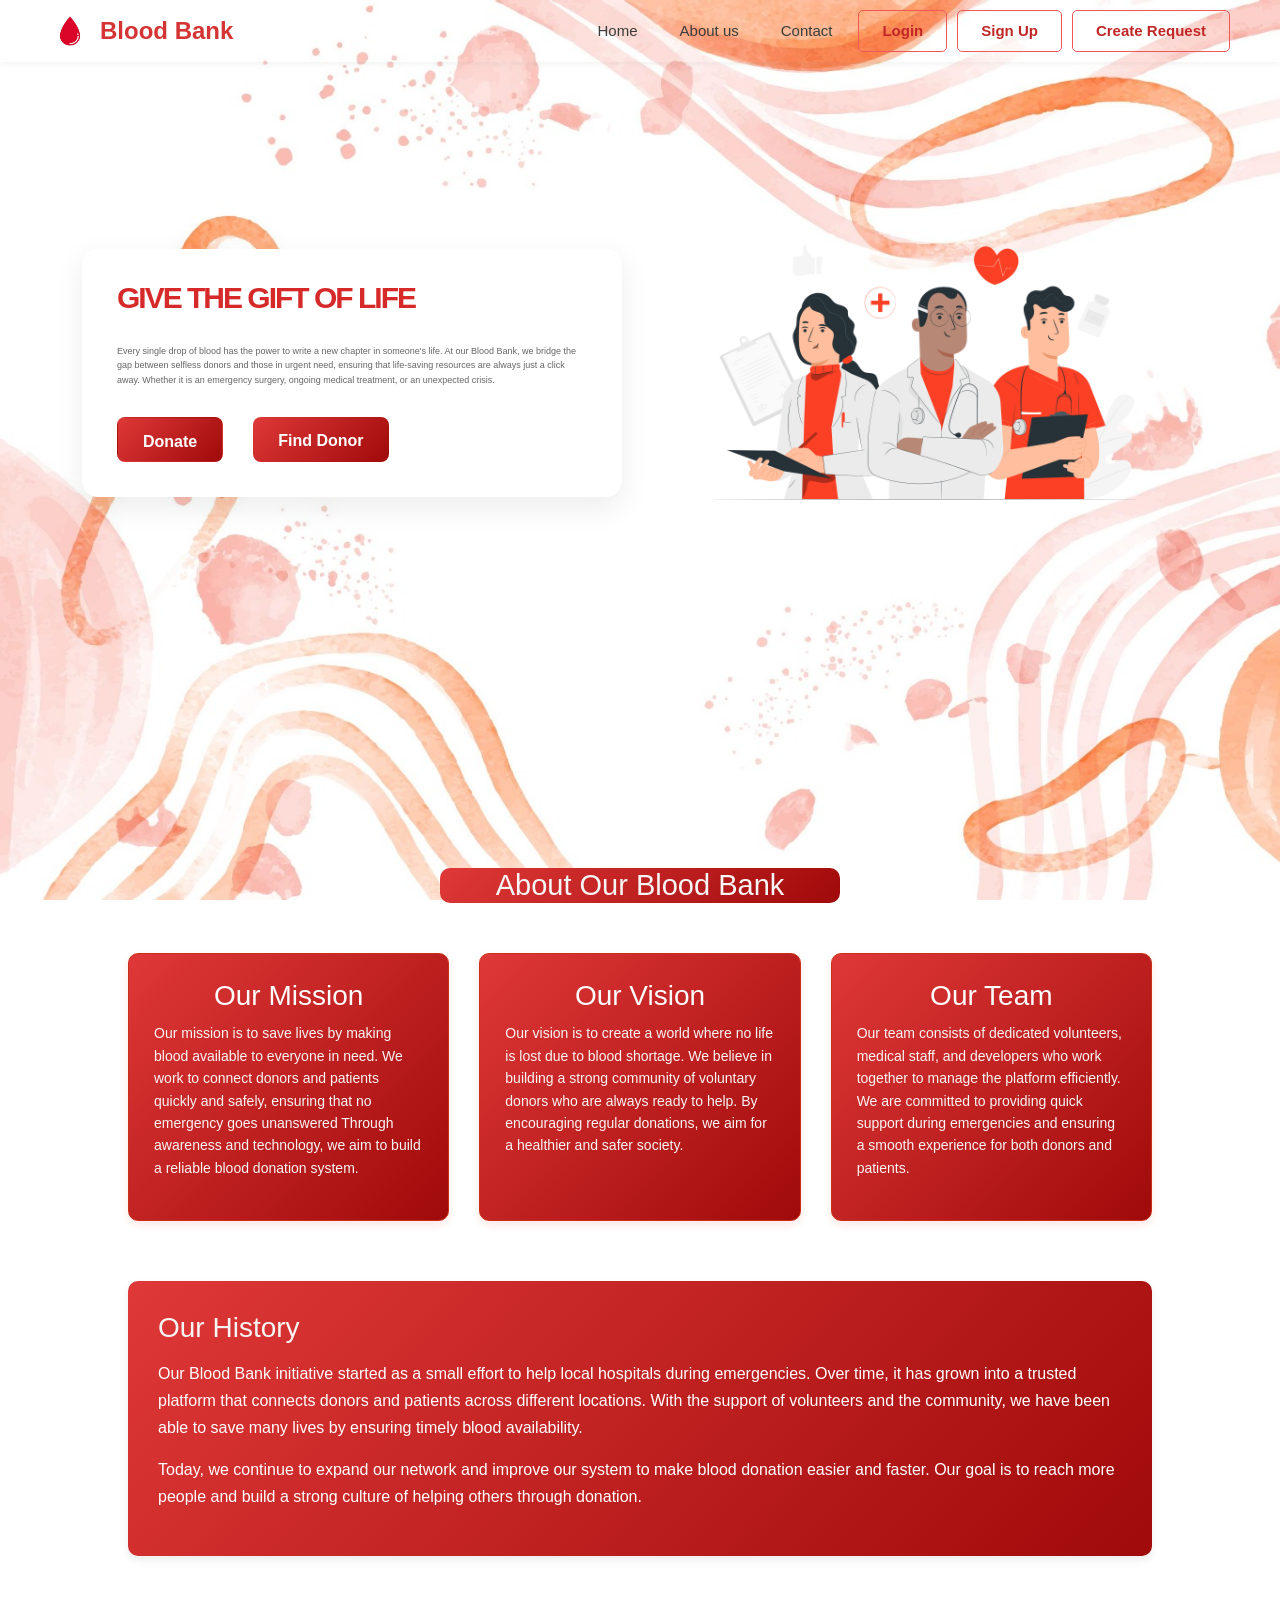
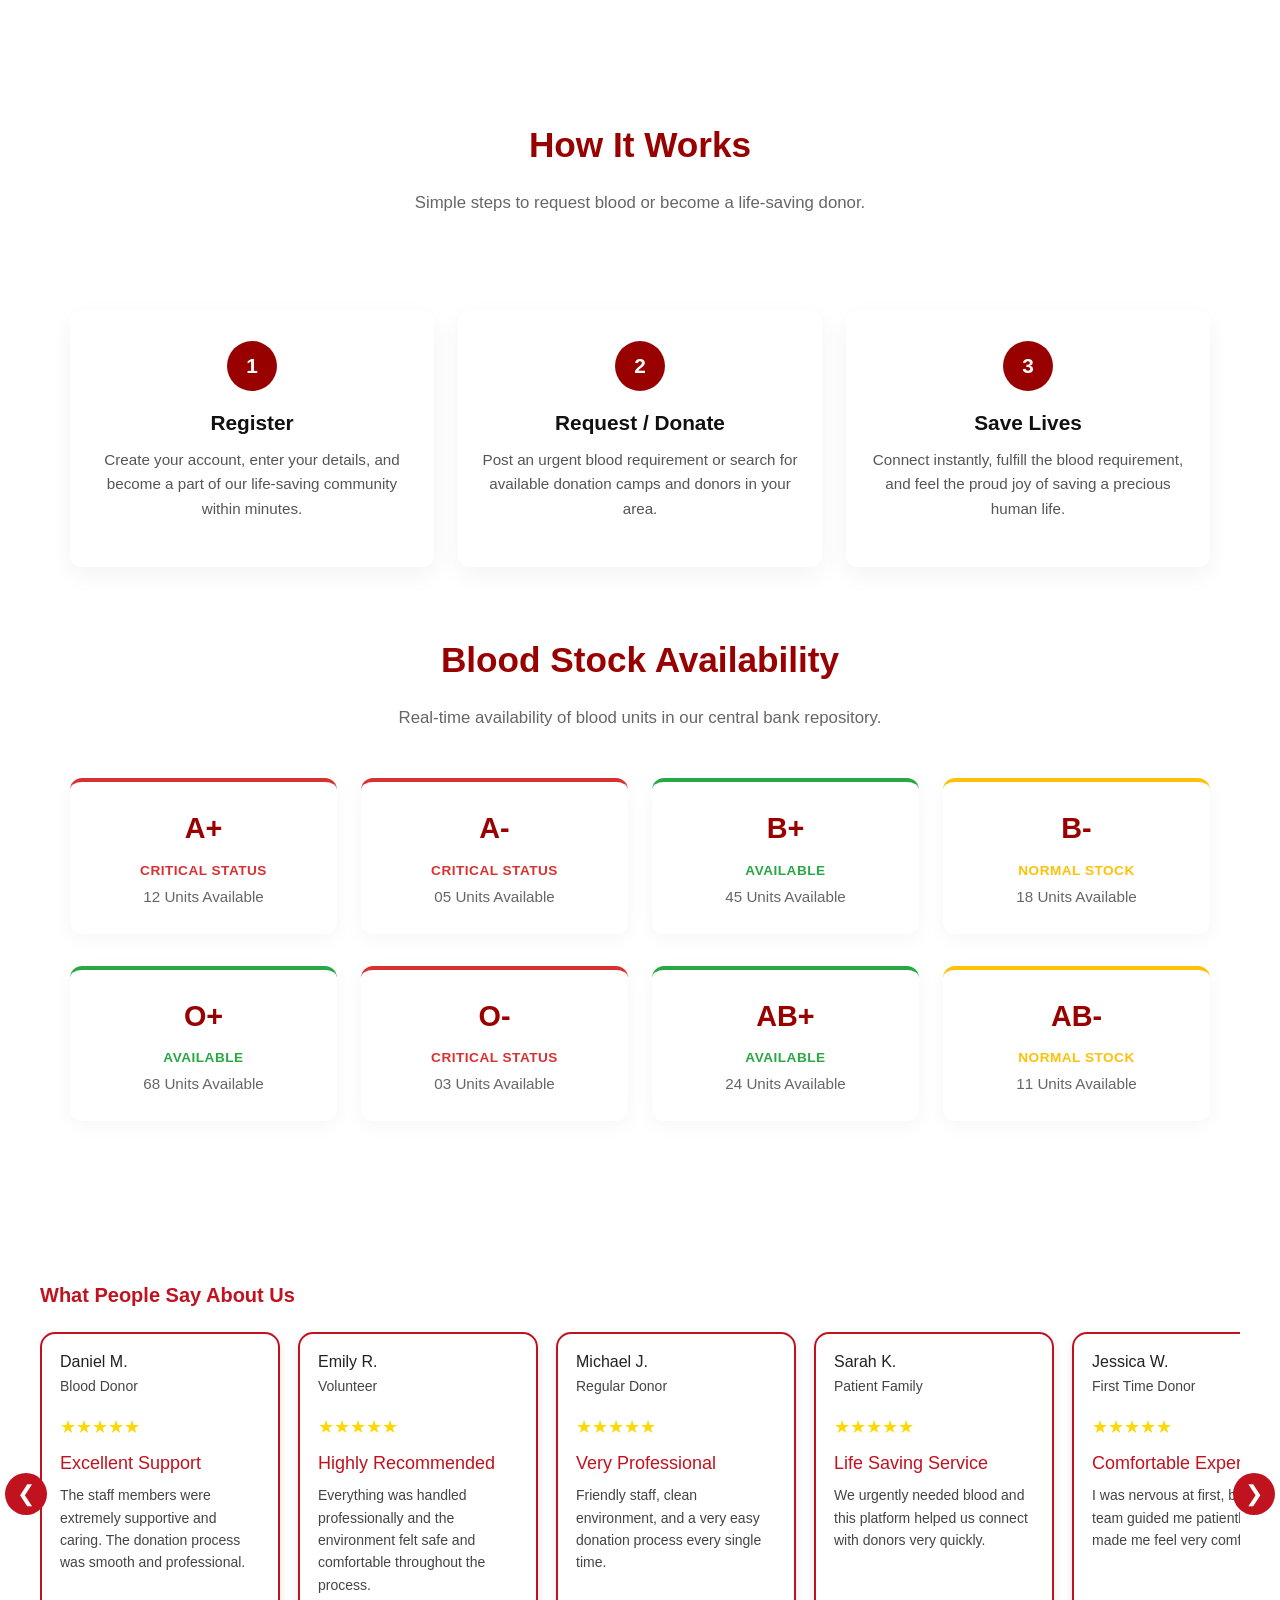
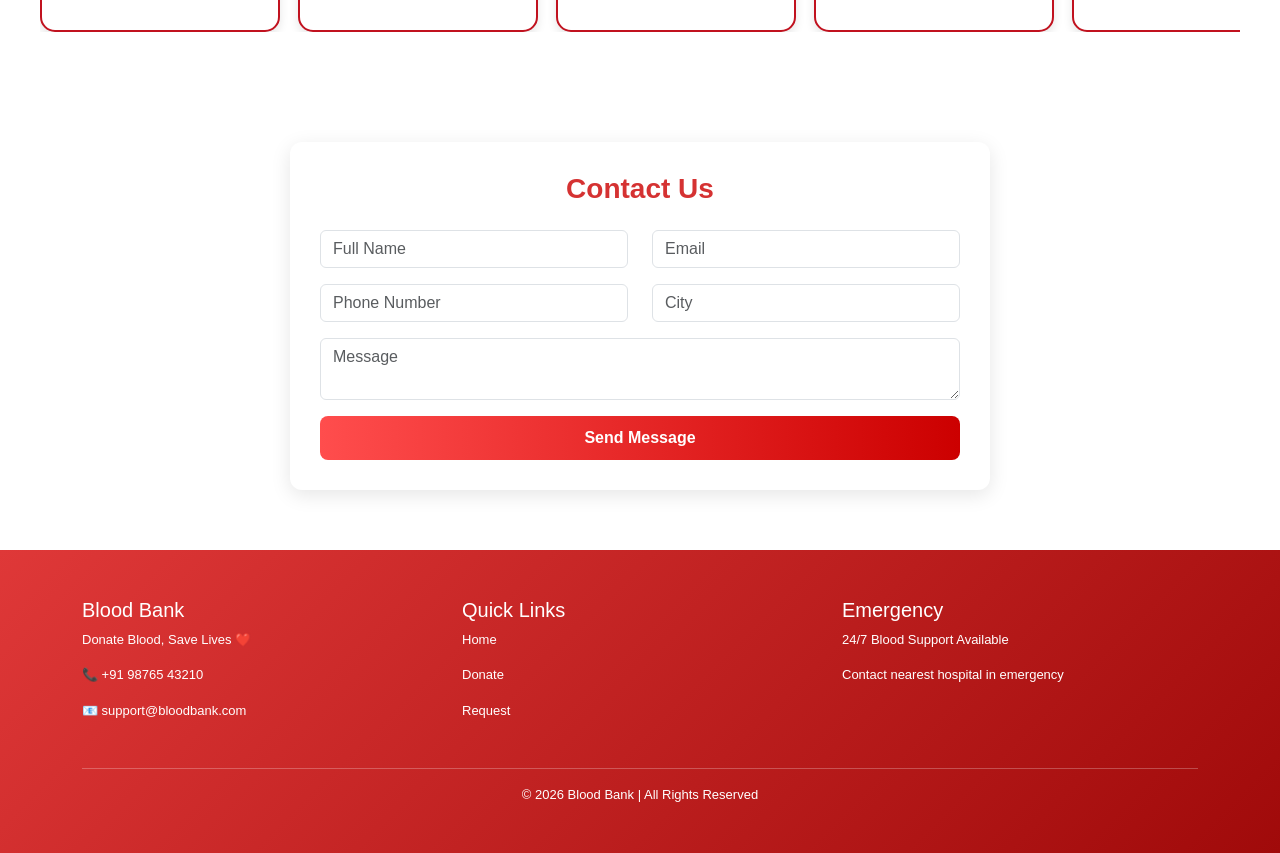
==== index.html @ 5bca2bde "first save" ====
<!DOCTYPE html>
<html lang="en">
<head>
    <meta charset="UTF-8">
    <meta name="viewport" content="width=device-width, initial-scale=1.0">
    <title>Document</title>
    <link href="https://cdn.jsdelivr.net/npm/bootstrap@5.3.3/dist/css/bootstrap.min.css" rel="stylesheet">

<link rel="stylesheet" href="https://cdnjs.cloudflare.com/ajax/libs/font-awesome/6.0.0/css/all.min.css">
<link rel="stylesheet" href="style.css">
</head>
<body>
     <header>
        <nav class="navbar">
            <div class="logo">
                <img src="logo blood.jpeg" alt="blood bank logo" class="logo-img">
                <span class="logo-text">Blood Bank</span>
            </div>
             
             <ul class="nav-links">
                <li class="nav-items"><a href="#hero">Home</a></li>
                <li class="nav-items"><a href="#about">About us</a></li>
                <li class="nav-items"><a href="#contact-section">Contact</a></li>
                <li class="nav-btn"><a href="login-b.html">Login</a></li>
                <li class="nav-btn"><a href="sign-b.html">Sign Up</a></li>
               <li class="nav-btn">
                <a href="request.html" class=" Request-btn">Create Request</a></li>
               

             </ul>
        </nav>
    </header>
    <br>
    <br>
    <main>
       <section id="hero">
    <div class="container py-5">
        <div class="row align-items-center">
            
            <div class="col-md-6 mb-4 mb-md-0">

                <div class="hero-content">
                    <h1 class="header">
                        <span class="main-line">Give The Gift of Life</span>
                    </h1>
               
                    <p class="hero-p">
                        Every single drop of blood has the power to write a new chapter
                        in someone's life. At our Blood Bank, we bridge the gap between 
                        selfless donors and those in urgent need, ensuring that life-saving resources are always just 
                        a click away. Whether it is an emergency surgery, ongoing medical treatment, or an unexpected crisis.
                    </p>
                    
                    <div class="hero-btns">
                        <a href="donate.html" class="btn donate-btn">Donate</a>
                        <a href="bfind.html" class="find-btn">Find Donor</a>
                    </div>
                </div>
            </div>

            <div class="col-md-6 text-center">
                <div class="hero-img">
                    <img src="real background remove.png" alt="blood bank" class="img-fluid">
                </div>
            </div>

        </div> </div> </section>
        <br>
        <br>
        <br>



     <section id="about">

  <center><h2 class="about-title">About Our Blood Bank</h2></center>

  <!-- TOP 3 BOXES -->
  <div class="about-container">

    <div class="about-box">
      <h3>Our Mission</h3>
      <p>
        Our mission is to save lives by making blood available to everyone in need.
        We work to connect donors and patients quickly and safely, ensuring that
        no emergency goes unanswered Through awareness and technology, we aim to
        build a reliable blood donation system.
      </p>
    </div>

    <div class="about-box">
      <h3>Our Vision</h3>
      <p>
        Our vision is to create a world where no life is lost due to blood shortage.
        We believe in building a strong community of voluntary donors who are always
        ready to help. By encouraging regular donations, we aim for a healthier and
        safer society.
      </p>
    </div>

    <div class="about-box">
      <h3>Our Team</h3>
      <p>
        Our team consists of dedicated volunteers, medical staff, and developers
        who work together to manage the platform efficiently. We are committed to
        providing quick support during emergencies and ensuring a smooth experience
        for both donors and patients.
      </p>
    </div>

  </div>


  <!-- HISTORY SECTION -->
  <div class="about-history">

    <h3>Our History</h3>

    <p>
      Our Blood Bank initiative started as a small effort to help local hospitals
      during emergencies. Over time, it has grown into a trusted platform that
      connects donors and patients across different locations. With the support of
      volunteers and the community, we have been able to save many lives by ensuring
      timely blood availability.
    </p>

    <p>
      Today, we continue to expand our network and improve our system to make blood
      donation easier and faster. Our goal is to reach more people and build a strong
      culture of helping others through donation.
    </p>

  </div>

</section>
<section id="features-section" class="container my-5">
    
    <div class="row text-center mb-5">
        <div class="col-12">
            <h2 class="section-heading mb-4">How It Works</h2>
            <p class="sub-text mb-5">Simple steps to request blood or become a life-saving donor.</p>
        </div>
    </div>

    <div class="row text-center mb-5">
        <div class="col-md-4 mb-4">
            <div class="feature-card">
                <div class="icon-box">1</div>
                <h3>Register</h3>
                <p>Create your account, enter your details, and become a part of our life-saving community within minutes.</p>
            </div>
        </div>
        
        <div class="col-md-4 mb-4">
            <div class="feature-card">
                <div class="icon-box">2</div>
                <h3>Request / Donate</h3>
                <p>Post an urgent blood requirement or search for available donation camps and donors in your area.</p>
            </div>
        </div>
        
        <div class="col-md-4 mb-4">
            <div class="feature-card">
                <div class="icon-box">3</div>
                <h3>Save Lives</h3>
                <p>Connect instantly, fulfill the blood requirement, and feel the proud joy of saving a precious human life.</p>
            </div>
        </div>
    </div>

    <div class="row text-center mt-5 mb-4">
        <div class="col-12">
            <h2 class="section-heading mb-4">Blood Stock Availability</h2>
            <p class="sub-text mb-4">Real-time availability of blood units in our central bank repository.</p>
        </div>
    </div>
    
    <div class="row text-center mb-2">
        <div class="col-lg-3 col-6 mb-4">
            <div class="stock-card critical">
                <div class="blood-drop">A+</div>
                <div class="stock-status">Critical Status</div>
                <div class="stock-count">12 Units Available</div>
            </div>
        </div>
        
        <div class="col-lg-3 col-6 mb-4">
            <div class="stock-card critical">
                <div class="blood-drop">A-</div>
                <div class="stock-status">Critical Status</div>
                <div class="stock-count">05 Units Available</div>
            </div>
        </div>
        
        <div class="col-lg-3 col-6 mb-4">
            <div class="stock-card available">
                <div class="blood-drop">B+</div>
                <div class="stock-status">Available</div>
                <div class="stock-count">45 Units Available</div>
            </div>
        </div>

        <div class="col-lg-3 col-6 mb-4">
            <div class="stock-card normal">
                <div class="blood-drop">B-</div>
                <div class="stock-status">Normal Stock</div>
                <div class="stock-count">18 Units Available</div>
            </div>
        </div>
    </div>

    <div class="row text-center">
        <div class="col-lg-3 col-6 mb-4">
            <div class="stock-card available">
                <div class="blood-drop">O+</div>
                <div class="stock-status">Available</div>
                <div class="stock-count">68 Units Available</div>
            </div>
        </div>

        <div class="col-lg-3 col-6 mb-4">
            <div class="stock-card critical">
                <div class="blood-drop">O-</div>
                <div class="stock-status">Critical Status</div>
                <div class="stock-count">03 Units Available</div>
            </div>
        </div>

        <div class="col-lg-3 col-6 mb-4">
            <div class="stock-card available">
                <div class="blood-drop">AB+</div>
                <div class="stock-status">Available</div>
                <div class="stock-count">24 Units Available</div>
            </div>
        </div>

        <div class="col-lg-3 col-6 mb-4">
            <div class="stock-card normal">
                <div class="blood-drop">AB-</div>
                <div class="stock-status">Normal Stock</div>
                <div class="stock-count">11 Units Available</div>
            </div>
        </div>
    </div>

</section>

<section class="review-section">

    <h2 class="review-heading">
        What People Say About Us
    </h2>

    <!-- LEFT BUTTON -->

    <button class="scroll-btn left-btn">
        &#10094;
    </button>

    <!-- RIGHT BUTTON -->

    <button class="scroll-btn right-btn">
        &#10095;
    </button>

    <!-- REVIEW WRAPPER -->

    <div class="review-wrapper">
        <div class="review-track">

        <!-- REVIEW 1 -->

        <div class="review-card">
            <h4>Daniel M.</h4>
            <p class="small-text">Blood Donor</p>

            <div class="stars">★★★★★</div>

            <h3>Excellent Support</h3>

            <p>
                The staff members were extremely supportive and caring.
                The donation process was smooth and professional.
            </p>
        </div>

        <!-- REVIEW 2 -->

        <div class="review-card">
            <h4>Emily R.</h4>
            <p class="small-text">Volunteer</p>

            <div class="stars">★★★★★</div>

            <h3>Highly Recommended</h3>

            <p>
                Everything was handled professionally and the environment
                felt safe and comfortable throughout the process.
            </p>
        </div>

        <!-- REVIEW 3 -->

        <div class="review-card">
            <h4>Michael J.</h4>
            <p class="small-text">Regular Donor</p>

            <div class="stars">★★★★★</div>

            <h3>Very Professional</h3>

            <p>
                Friendly staff, clean environment, and a very easy
                donation process every single time.
            </p>
        </div>

        <!-- REVIEW 4 -->

        <div class="review-card">
            <h4>Sarah K.</h4>
            <p class="small-text">Patient Family</p>

            <div class="stars">★★★★★</div>

            <h3>Life Saving Service</h3>

            <p>
                We urgently needed blood and this platform helped us
                connect with donors very quickly.
            </p>
        </div>

        <!-- REVIEW 5 -->

        <div class="review-card">
            <h4>Jessica W.</h4>
            <p class="small-text">First Time Donor</p>

            <div class="stars">★★★★★</div>

            <h3>Comfortable Experience</h3>

            <p>
                I was nervous at first, but the team guided me patiently
                and made me feel very comfortable.
            </p>
        </div>

        <!-- REVIEW 6 -->

        <div class="review-card">
            <h4>John T.</h4>
            <p class="small-text">Community Member</p>

            <div class="stars">★★★★★</div>

            <h3>Amazing Service</h3>

            <p>
                This organization truly cares about saving lives and
                helping people during emergencies.
            </p>
        </div>
        
        <div class="review-card">
            <h4>Daniel M.</h4>
            <p class="small-text">Blood Donor</p>

            <div class="stars">★★★★★</div>

            <h3>Excellent Support</h3>

            <p>
                The staff members were extremely supportive and caring.
                The donation process was smooth and professional.
            </p>
        </div>

        <!-- REVIEW 2 -->

        <div class="review-card">
            <h4>Emily R.</h4>
            <p class="small-text">Volunteer</p>

            <div class="stars">★★★★★</div>

            <h3>Highly Recommended</h3>

            <p>
                Everything was handled professionally and the environment
                felt safe and comfortable throughout the process.
            </p>
        </div>

        <!-- REVIEW 3 -->

        <div class="review-card">
            <h4>Michael J.</h4>
            <p class="small-text">Regular Donor</p>

            <div class="stars">★★★★★</div>

            <h3>Very Professional</h3>

            <p>
                Friendly staff, clean environment, and a very easy
                donation process every single time.
            </p>
        </div>

        <!-- REVIEW 4 -->

        <div class="review-card">
            <h4>Sarah K.</h4>
            <p class="small-text">Patient Family</p>

            <div class="stars">★★★★★</div>

            <h3>Life Saving Service</h3>

            <p>
                We urgently needed blood and this platform helped us
                connect with donors very quickly.
            </p>
        </div>

        <!-- REVIEW 5 -->

        <div class="review-card">
            <h4>Jessica W.</h4>
            <p class="small-text">First Time Donor</p>

            <div class="stars">★★★★★</div>

            <h3>Comfortable Experience</h3>

            <p>
                I was nervous at first, but the team guided me patiently
                and made me feel very comfortable.
            </p>
        </div>

        <!-- REVIEW 6 -->

        <div class="review-card">
            <h4>John T.</h4>
            <p class="small-text">Community Member</p>

            <div class="stars">★★★★★</div>

            <h3>Amazing Service</h3>

            <p>
                This organization truly cares about saving lives and
                helping people during emergencies.
            </p>
        </div>
        
        <div class="review-card">
            <h4>Daniel M.</h4>
            <p class="small-text">Blood Donor</p>

            <div class="stars">★★★★★</div>

            <h3>Excellent Support</h3>

            <p>
                The staff members were extremely supportive and caring.
                The donation process was smooth and professional.
            </p>
        </div>

        <!-- REVIEW 2 -->

        <div class="review-card">
            <h4>Emily R.</h4>
            <p class="small-text">Volunteer</p>

            <div class="stars">★★★★★</div>

            <h3>Highly Recommended</h3>

            <p>
                Everything was handled professionally and the environment
                felt safe and comfortable throughout the process.
            </p>
        </div>

        <!-- REVIEW 3 -->

        <div class="review-card">
            <h4>Michael J.</h4>
            <p class="small-text">Regular Donor</p>

            <div class="stars">★★★★★</div>

            <h3>Very Professional</h3>

            <p>
                Friendly staff, clean environment, and a very easy
                donation process every single time.
            </p>
        </div>

        <!-- REVIEW 4 -->

        <div class="review-card">
            <h4>Sarah K.</h4>
            <p class="small-text">Patient Family</p>

            <div class="stars">★★★★★</div>

            <h3>Life Saving Service</h3>

            <p>
                We urgently needed blood and this platform helped us
                connect with donors very quickly.
            </p>
        </div>

        <!-- REVIEW 5 -->

        <div class="review-card">
            <h4>Jessica W.</h4>
            <p class="small-text">First Time Donor</p>

            <div class="stars">★★★★★</div>

            <h3>Comfortable Experience</h3>

            <p>
                I was nervous at first, but the team guided me patiently
                and made me feel very comfortable.
            </p>
        </div>

        <!-- REVIEW 6 -->

        <div class="review-card">
            <h4>John T.</h4>
            <p class="small-text">Community Member</p>

            <div class="stars">★★★★★</div>

            <h3>Amazing Service</h3>

            <p>
                This organization truly cares about saving lives and
                helping people during emergencies.
            </p>
        </div>
        
        <div class="review-card">
            <h4>Daniel M.</h4>
            <p class="small-text">Blood Donor</p>

            <div class="stars">★★★★★</div>

            <h3>Excellent Support</h3>

            <p>
                The staff members were extremely supportive and caring.
                The donation process was smooth and professional.
            </p>
        </div>

        <!-- REVIEW 2 -->

        <div class="review-card">
            <h4>Emily R.</h4>
            <p class="small-text">Volunteer</p>

            <div class="stars">★★★★★</div>

            <h3>Highly Recommended</h3>

            <p>
                Everything was handled professionally and the environment
                felt safe and comfortable throughout the process.
            </p>
        </div>

        <!-- REVIEW 3 -->

        <div class="review-card">
            <h4>Michael J.</h4>
            <p class="small-text">Regular Donor</p>

            <div class="stars">★★★★★</div>

            <h3>Very Professional</h3>

            <p>
                Friendly staff, clean environment, and a very easy
                donation process every single time.
            </p>
        </div>

        <!-- REVIEW 4 -->

        <div class="review-card">
            <h4>Sarah K.</h4>
            <p class="small-text">Patient Family</p>

            <div class="stars">★★★★★</div>

            <h3>Life Saving Service</h3>

            <p>
                We urgently needed blood and this platform helped us
                connect with donors very quickly.
            </p>
        </div>

        <!-- REVIEW 5 -->

        <div class="review-card">
            <h4>Jessica W.</h4>
            <p class="small-text">First Time Donor</p>

            <div class="stars">★★★★★</div>

            <h3>Comfortable Experience</h3>

            <p>
                I was nervous at first, but the team guided me patiently
                and made me feel very comfortable.
            </p>
        </div>

        <!-- REVIEW 6 -->

        <div class="review-card">
            <h4>John T.</h4>
            <p class="small-text">Community Member</p>

            <div class="stars">★★★★★</div>

            <h3>Amazing Service</h3>

            <p>
                This organization truly cares about saving lives and
                helping people during emergencies.
            </p>
        </div>

    </div>
    </div>
</section>

<!-- CONTACT FORM -->
<section class="contact-section">

    <div class="container">

        <div class="contact-box">

            <h3 class="text-center form-title mb-4">Contact Us</h3>

            <form>
                <div class="row">

                    <div class="col-md-6 mb-3">
                        <input type="text" class="form-control" placeholder="Full Name">
                    </div>

                    <div class="col-md-6 mb-3">
                        <input type="email" class="form-control" placeholder="Email">
                    </div>

                    <div class="col-md-6 mb-3">
                        <input type="tel" class="form-control" placeholder="Phone Number">
                    </div>

                    <div class="col-md-6 mb-3">
                        <input type="text" class="form-control" placeholder="City">
                    </div>

                    <div class="col-12 mb-3">
                        <textarea class="form-control" placeholder="Message"></textarea>
                    </div>

                    <div class="col-12">
                        <button class="btn btn-custom w-100">Send Message</button>
                    </div>

                </div>
            </form>

        </div>

    </div>

</section>

<!-- FOOTER -->
<footer class="blood-footer">

    <div class="container py-5">
        <div class="row">

            <div class="col-md-4 mb-3">
                <h5>Blood Bank</h5>
                <p>Donate Blood, Save Lives ❤️</p>
                <p>📞 +91 98765 43210</p>
                <p>📧 support@bloodbank.com</p>
            </div>

            <div class="col-md-4 mb-3">
                <h5>Quick Links</h5>
                <p><a href="#">Home</a></p>
                <p><a href="#">Donate</a></p>
                <p><a href="#">Request</a></p>
            </div>

            <div class="col-md-4 mb-3">
                <h5>Emergency</h5>
                <p>24/7 Blood Support Available</p>
                <p>Contact nearest hospital in emergency</p>
            </div>

        </div>

        <hr>

        <p class="text-center mb-0">
            © 2026 Blood Bank | All Rights Reserved
        </p>

    </div>

</footer>










    </main>
   <script src="https://cdn.jsdelivr.net/npm/bootstrap@5.3.3/dist/js/bootstrap.bundle.min.js"></script>
   


 
</body>
</html>
---- style.css ----
*{
    margin: 0;
    padding: 0;
    font-family: 'montserrat',sans-serif;
}
:root{
    --primary-red: #aa281e;
    --soft-green:#f0f9f4;
    --white:#ffffff;
    --text-dark:#333

}
body{
    background-image: url(background.jpeg);
    background-repeat: no-repeat;
    background-size: cover;
    background-attachment: fixed;
    /* background-position: center 50px; */
    overflow-y: auto;

}
.navbar{
    display: flex;
    justify-content: space-between;
    align-items: center;
    padding: 10px 50px;
    box-shadow: 0 2px 5px rgba(150, 150, 150, 0.1);
}
.logo{
    display: flex;
    align-items: center;
    gap: 10px;
}
.logo-img{
    height: 40px;
     
}
.logo-img:hover{
      transition: 0.3s ease;
    transform: scale(1.1);
}
.logo-text{
    font-size: 24px;
    font-weight: bold;
    color: #d53434;
}
.nav-links{
    
    display: flex;
    list-style: none;
    gap: 5px;
    margin: 0;
    padding: 0;
    align-items: center;
}
.nav-links a{
   
    text-decoration: none;
    color: #3c3b3b;
    padding: 8px 12px;

    border-radius: 5px;
    transition: 0.3s;
    font-size: 15px;
}
.nav-items{
   color: #832802;
   border-radius: 5px;
   gap: 8px;
   margin-left: 0;
   padding: 1px 4px;
   cursor: pointer; 
   transition: background-color 0.3s ease; 
}
.nav-items a:hover{
    background-color: #de4040;
    border-radius: 5px;
    color: #ffffff !important;
}
.nav-btn{
    color: #c12626 !important;
    padding: 8px 11px;
    border: 1.5px solid #f05858;
    border-radius: 5px;
    font-weight: bold;
    transition: 0.3s;
}.nav-btn a{
    color: #c12626;
}


.nav-btn:hover{
    transition: 0.3s ease;
    transform: scale(1.1);
}

 .nav-links{
    display: flex;
    align-items: center;
    gap: 10px;
 }
 .nav-links .btn{
    padding: 6px 11px;
    font-size: 13px;
 }
 .nav-btn .btn{
    padding: 8px 11px;
      background-color: #c12626,#a00a0a;
    color: white;
 }


.btn {
    text-decoration: none;
    padding: 5px 12px;
    border-radius: 6px;
    font-weight: bold;
    margin-right: 10px;
    display: inline-block;
    transition: 0.3s;
}

/* Create Request Button */
.request-btn{
    .request-btn {
    background: linear-gradient(45deg, #ff4d4d, #b30000) !important;
    color: white !important;
    border: none !important;
    padding: 6px 14px;
    font-size: 14px;
    border-radius: 6px;
    transition: 0.3s ease;
}
    padding: 3px 10px;
    font-size: 13px;
}
.nav-links .request-btn{
     padding: 3px 10px !important;
    height: auto !important;
    line-height: normal !important;
    
    background: linear-gradient(45deg, #ff4d4d, #b30000);
    color: white !important;
    border: none !important;
    padding: 6px 14px;
    font-size: 14px;
    border-radius: 6px;
    display: inline-block;

}

.request-btn:hover {
    box-shadow: 0 0 15px rgba(255, 0, 0, 0.6);
    transform: translateY(-2px);
}

/* Donor Button */
.donor-btn {
    background: linear-gradient(45deg, #28a745, #1e7e34);
    color: white;
}

.donor-btn:hover {
    box-shadow: 0 0 15px rgba(0, 255, 100, 0.6);
}



/* hero section*/
#hero{
     margin-top: -80px;
   /* display: flex;
   justify-content: space-between;
   align-items: center;
   padding: 40px 80px; */
    display: flex;
    align-items: center;
    justify-content: space-between;
    padding: 58px 8%;
    min-height: 60vh;
    gap: 10px;
}
#hero .hero-content{ 
    background-color: rgb(255, 255, 255);
   padding: 35px;
   border-radius: 16px;
   box-shadow: 0 10px 30px rgba(0,0,0,0.08);
   max-width: 540px;
   backdrop-filter: blur(5px);
  
}
#hero .header .main-line{
    background-color: transparent !important;
    padding: 0 !important;
    box-shadow: none !important;
}
@keyframes zoomEffect {
    0%{
        transform: scale(1);
    }
    50%{
        transform: scale(1.05);
    }
    100%{
        transform: scale(1);
    }
}
/* hero section */
#hero {
    display: flex;
    align-items: center;
    justify-content: space-between;
    padding: 60px 0;
    min-height: 75vh;
    gap: 20px;
}

.hero-content {
    background-color: transparent; /* വൈറ്റ് ബോക്സ് വരാതിരിക്കാൻ */
    padding: 10px;
  
}


.hero-img {
    max-width: 100%;
    height: auto;
    border-radius: 10px;
    animation: zoomEffect 5s infinite ease-in-out;
    display: flex;
    justify-content: center;
    align-items: center;
}

.hero-img img {
    width: 100%;
    max-width: 470px;
    height: auto;
    border-radius: 10px;
    object-fit: contain;
}

.header{
  
    
    background: none;
    background-color: rgb(255, 255, 255);
    max-width: 300px;
    min-height: 30px;
    line-height: 0.9;
    margin-bottom: 30px;
    font-family: 'montserrat',sans-serif;
    display: flex;
    flex-direction: column;
    /* font-size: 30px;
    font-weight: 300; */
    /* color: #d91919;
    margin-bottom: 20px; */
    /* text-transform: uppercase; */
    /* letter-spacing: -0.5px; */
    /* letter-spacing: -1.5px;
    font-family: 'poppins',sans-serif; */

}
.top-line{
    font-size: 2.3rem;
    font-weight: 300;
    color: #d72020;
    font-family: 'poppins',sans-serif;
    margin-bottom: -12px;
}
.main-line{
    font-size: 30px;
    font-weight: 790;
    color: #d62a2a;
    
    letter-spacing: -2px;
    text-transform: uppercase;
}

.hero-p{
     background: none;
    background-color: rgb(255, 255, 255);
    max-width: 500px;
    min-height: 40px;
    font-size: 9px;
    line-height: 1.6;
    color: #666;
    margin-bottom: 30px;
}
/* buttons style*/
.hero-btns{
    display: flex;
    gap: 20px;
}
.btn{

    padding: 12px 25px;
    text-decoration: none;
    border-radius: 8px;
    font-weight: bold;
    transition: 0.3s;
}
.donate-btn{
    width: 80pxpx;
  height: 45px;
    text-align: center;
    justify-content: center;
    /* background-color: #cd0909; */
    color: white;
    /* border: 2px solid #db1a1a; */
    background: linear-gradient(135deg,#df3838 0%, #a00a0a 100%);
}
.donate-btn:hover{
    color: white;
    /* background-color: #a0250a; */
    transform: translateY(-3px);
    box-shadow: 0 8px 25px rgba(223, 56, 56,0.3);
}
.find-btn{
     width: 80pxpx;
  height: 45px;
     padding: 12px 25px;
    text-decoration: none;
    border-radius: 8px;
    font-weight: bold;
    transition: 0.3s;
    /* border: 2px solid #db1a1a; */
    color: #ffffff;
    /* background-color: #cd0909; */
    background: linear-gradient(135deg,#df3838 0%, #a00a0a 100%);
    text-align: center;
    justify-content: center;
}
.find-btn:hover{
    /* background-color: #880808;
    color: white; */
    transform: translateY(-3px);
    box-shadow: 0 8px 25px rgba(223, 56, 56,0.3);
}
#about {
    
        /* linear-gradient(rgba(254, 252, 252, 0.9), rgba(245, 243, 243, 0.9)), */
     
        background-repeat: no-repeat;
           background-size: cover;
    background-position: center;
    border-radius: 500px;
 
  padding: 80px 10%;
  /* background: #fff5f5; */
}

/* TITLE */
.about-title {
    width: 400px;
    border-radius: 10px;
  text-align: center;
  font-size: 29px;
  color: #f7f5f5;
  margin-bottom: 50px;
  
  font-family: 'montserrat',sans-serif;
  background: linear-gradient(135deg,#df3838 0%, #a00a0a 100%);
  /* background-color: #ca3018; */
}

/* 3 BOXES */
.about-container {
   color: white;
  display: flex;
  gap: 30px;
  justify-content: space-between;
  flex-wrap: wrap;
}

.about-box {
  flex: 1;
  min-width: 250px;
  max-height: 300px;
  padding: 25px;
   color: white;
   background: linear-gradient(135deg,#df3838 0%, #a00a0a 100%);
  /* background-color: #ca3018; */
  border-radius: 10px;
  border: 1px solid #ca3018;
  box-shadow: 0 4px 10px rgba(255,0,0,0.1);
  transition: 0.3s;
 
}

.about-box:hover {
  transform: translateY(-8px);
}

.about-box h3 {
 
  color: #fdfbfb;
  margin-bottom: 10px;
  display: flex;
  text-align: center;
  justify-content: center;
  
}

.about-box p {
  font-size: 14px;
  color: #f8f5f5;
  line-height: 1.6;
}


/* HISTORY SECTION */
.about-history {

  margin-top: 60px;
  padding: 30px;
  /* background: #ca3018; */
  background: linear-gradient(135deg,#df3838 0%, #a00a0a 100%);
  border-radius: 10px;
  box-shadow: 0 4px 10px rgba(0,0,0,0.08);
}

.about-history h3 {
  color: #f8f4f4;
  margin-bottom: 15px;
}

.about-history p {
  color: white;
  line-height: 1.7;
  margin-bottom: 15px;

}
/* GENERAL SECTION STYLING */
#features-section {
    padding: 40px 0;
}

.section-heading {
    color: #990000; /* നിങ്ങളുടെ ഡാർക്ക് റെഡ് കളർ */
    font-weight: 800;
    font-size: 2.2rem;
    position: relative;
}

.sub-text {
    color: #666;
    font-size: 1.05rem;
}

/* 1. HOW IT WORKS CARD STYLING */
.feature-card {
    background: rgba(255, 255, 255, 0.95);
    padding: 30px 20px;
    border-radius: 12px;
    box-shadow: 0 8px 24px rgba(0, 0, 0, 0.05); /* സോഫ്റ്റ് പ്രീമിയം ഷാഡോ */
    transition: transform 0.3s ease, box-shadow 0.3s ease;
    height: 100%;
}

.feature-card:hover {
    transform: translateY(-5px);
    box-shadow: 0 12px 30px rgba(153, 0, 0, 0.1);
}

.feature-card .icon-box {
    width: 50px;
    height: 50px;
    background: #990000;
    color: white;
    border-radius: 50%;
    display: flex;
    align-items: center;
    justify-content: center;
    font-size: 1.3rem;
    font-weight: bold;
    margin: 0 auto 20px auto;
}

.feature-card h3 {
    font-size: 1.3rem;
    font-weight: 700;
    color: #111;
    margin-bottom: 12px;
}

.feature-card p {
    font-size: 0.95rem;
    color: #555;
    line-height: 1.6;
}

/* 2. BLOOD STOCK CARD STYLING */
.stock-card {
    background: white;
    padding: 25px 15px;
    border-radius: 12px;
    box-shadow: 0 5px 20px rgba(0,0,0,0.04);
    border-top: 4px solid #ccc; /* ഡിഫോൾട്ട് ബോർഡർ */
    transition: 0.3s;
}


/* രക്തത്തിന്റെ അളവ് കുറവാണെങ്കിൽ കാണിക്കാൻ (Critical) */
.stock-card.critical {
    border-top-color: #d93131;
}
.stock-card.critical .stock-status {
    color: #d93131;
    font-weight: bold;
}

/* രക്തം നല്ല രീതിയിൽ ലഭ്യമാണെങ്കിൽ (Available) */
.stock-card.available {
    border-top-color: #28a745;
}
.stock-card.available .stock-status {
    color: #28a745;
    font-weight: bold;
}

/* നോർമൽ സ്റ്റോക്ക് ആണെങ്കിൽ */
.stock-card.normal {
    border-top-color: #ffc107;
}
.stock-card.normal .stock-status {
    color: #ffc107;
    font-weight: bold;
}

.blood-drop, .stock-label-drop {
    font-size: 1.8rem;
    font-weight: 800;
    color: #990000;
    margin-bottom: 10px;
}

.stock-status {
    font-size: 0.85rem;
    text-transform: uppercase;
    letter-spacing: 0.5px;
    margin-bottom: 5px;
}

.stock-count {
    font-size: 0.95rem;
    color: #666;
}
  /* REVIEW SECTION */

.review-section{
    position: relative;
    padding: 50px 40px;
    
    overflow: hidden;
}

/* HEADING */

.review-heading{
    font-size: 20px;
    color: #c1121f;
    margin-bottom: 25px;
    font-weight: bold;
}

/* REVIEW CONTAINER */


.review-wrapper{
    
    width: 100%;
    overflow: hidden;
    position: relative;
}

/* hide scrollbar */

.review-wrapper::-webkit-scrollbar{
    display: none;
}
.review-track{
    display: flex;
    gap: 18px;
    width: max-content;
animation: infiniteScroll 28s linear infinite;

}
.review-track:hover{
    animation-play-state: paused;
}


/* REVIEW CARD */

.review-card{
    min-width: 240px;
    max-width: 240px;
    background: white;
    border: 2px solid #c1121f;
    border-radius: 15px;
    padding: 18px;
    flex-shrink: 0;
    box-shadow: 0 4px 10px rgba(0,0,0,0.1);
}

/* NAME */

.review-card h4{
    margin: 0;
    color: #222;
    font-size: 16px;
}

/* SMALL TEXT */

.small-text{
    color: gray;
    font-size: 13px;
    margin-top: 4px;
}

/* STARS */

.stars{
    color: gold;
    font-size: 18px;
    margin: 12px 0;
}

/* REVIEW TITLE */

.review-card h3{
    color: #c1121f;
    font-size: 18px;
    margin-bottom: 10px;
}

/* REVIEW PARAGRAPH */

.review-card p{
    color: #444;
    line-height: 1.6;
    font-size: 14px;
}

/* SCROLL BUTTONS */

.scroll-btn {
    position: absolute;
    top: 58%;
    transform: translateY(-50%);
    width: 42px;
    height: 42px;
    border: none;
    border-radius: 50%;
    background: #c1121f;
    color: white;
    font-size: 22px;
    cursor: pointer;
    z-index: 100;
    transition: 0.3s;
}

/* BUTTON HOVER */

.scroll-btn:hover{
    background: #990f1a;
}

/* LEFT BUTTON */

.left-btn{
    left: 5px;
}

/* RIGHT BUTTON */

.right-btn{
    right: 5px;
}

/* CONTACT BOX */
.contact-box{
    background: white;
    padding: 30px;
    border-radius: 12px;
    box-shadow: 0 5px 20px rgba(0,0,0,0.1);
    max-width: 700px;
    margin: 60px auto;
}

/* TITLE */
.form-title{
    color: #d53232;
    font-weight: bold;
}

/* INPUT FOCUS */
.form-control:focus{
    border-color:#cc0000;
    box-shadow:0 0 5px rgba(204,0,0,0.3);
}

/* BUTTON */
.btn-custom{
    background: linear-gradient(to right, #ff4d4d, #cc0000);
    border: none;
    color: white;
    padding: 10px;
    font-weight: bold;
}

/* FOOTER */
.blood-footer{
    background: linear-gradient(135deg,#df3838 0%, #a00a0a 100%);
    color: white;
    font-size: 13px;
}

.blood-footer a{
    color: white;
    text-decoration: none;
    
}

.blood-footer a:hover{
    text-decoration: underline;
}

@keyframes infiniteScroll {

    from{
        transform: translateX(0);
    }

    to{
        transform: translateX(-50%);
    }

}
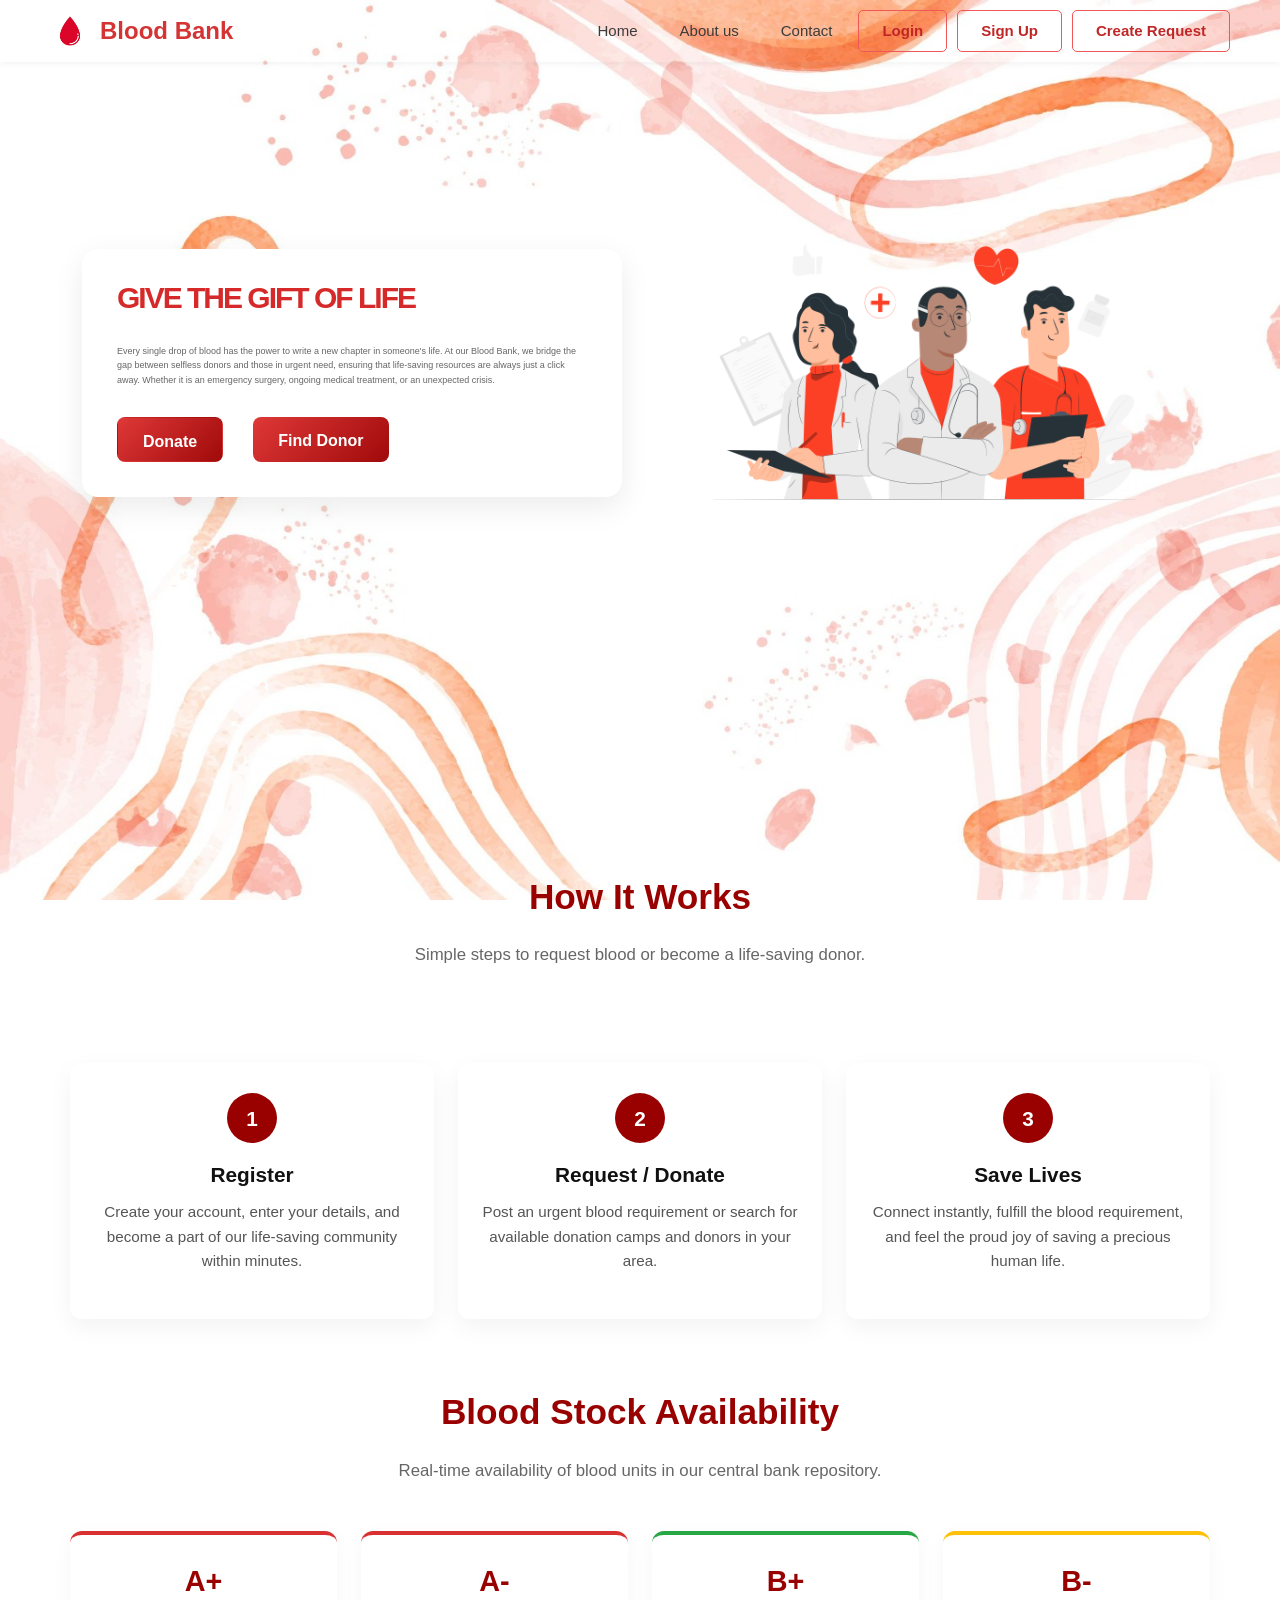
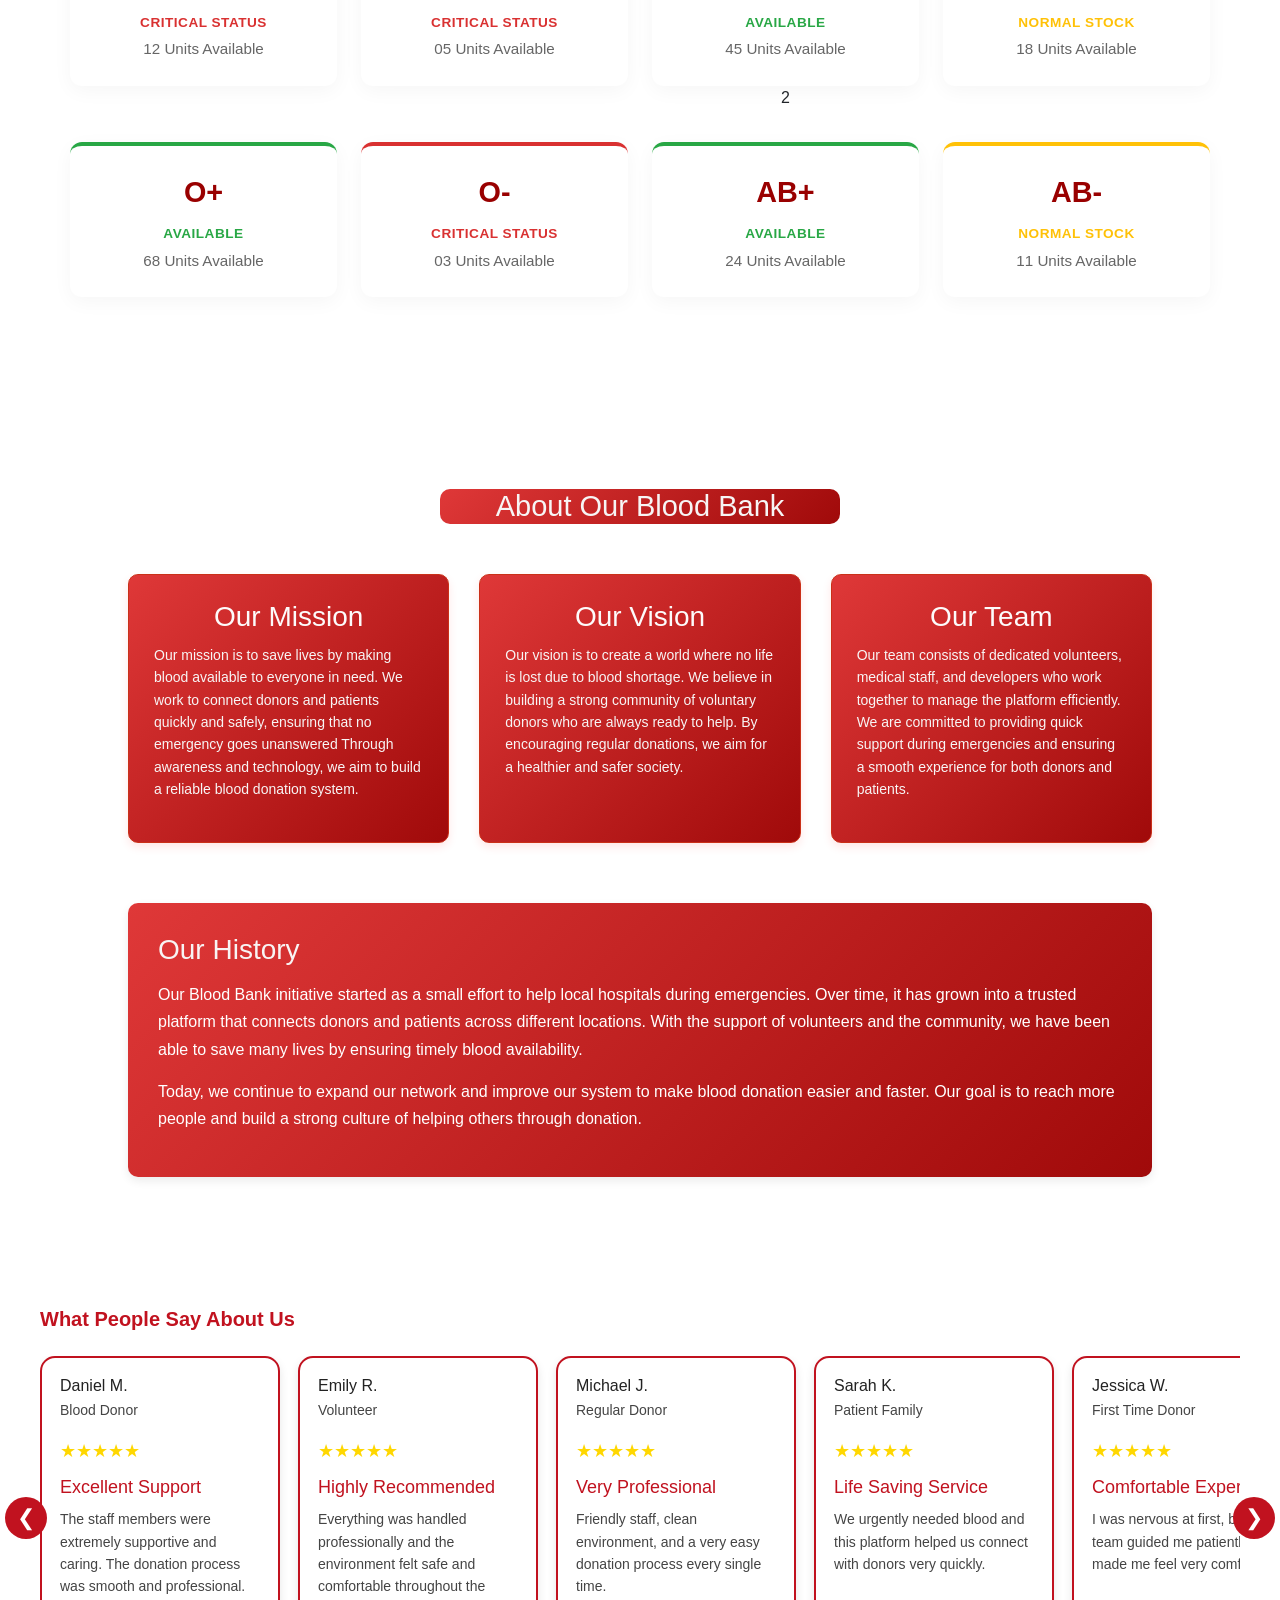
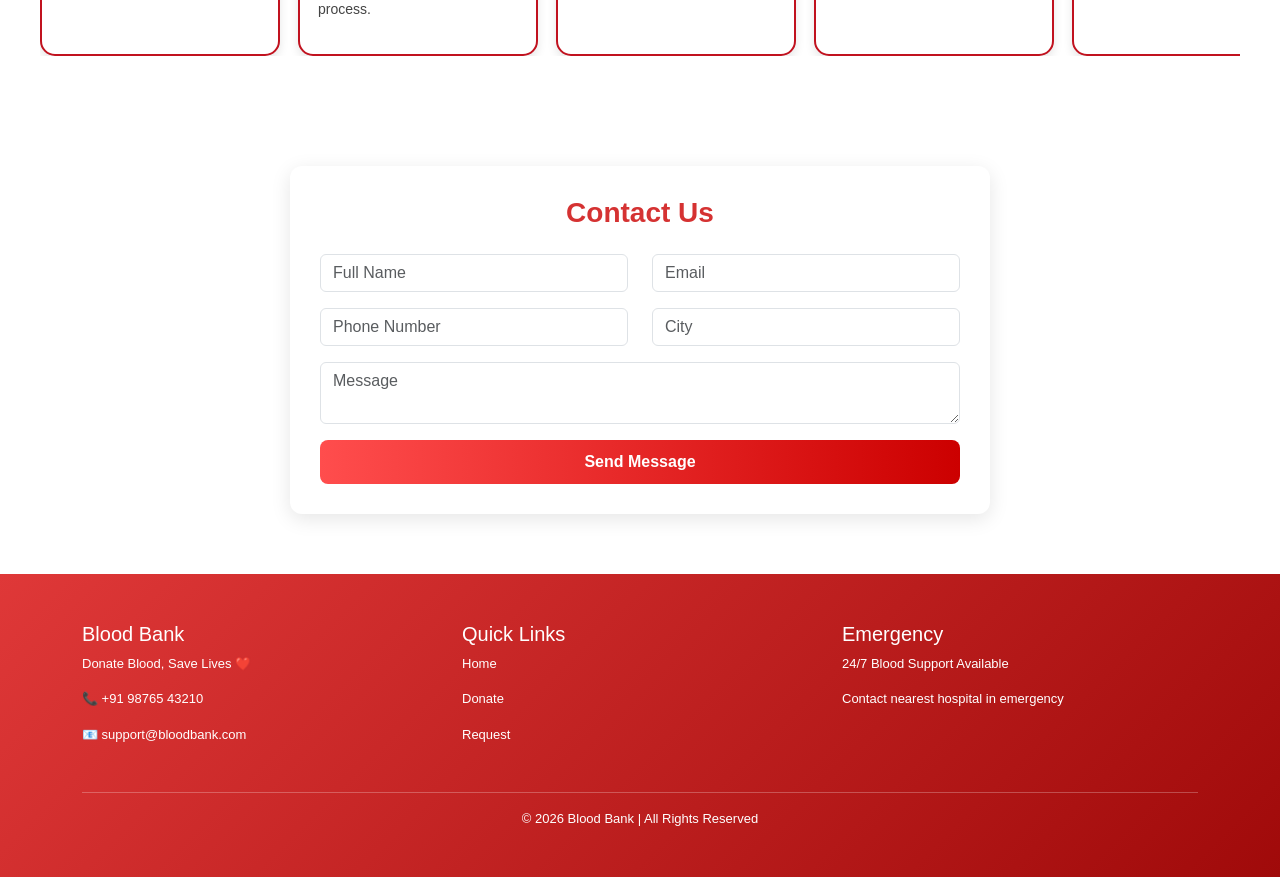
==== commit 0953ce67: "my first commit" ====
--- a/index.html
+++ b/index.html
@@ -68,6 +68,117 @@
         <br>
         <br>
         <br>
+        <section id="features-section" class="container my-5">
+    
+    <div class="row text-center mb-5">
+        <div class="col-12">
+            <h2 class="section-heading mb-4">How It Works</h2>
+            <p class="sub-text mb-5">Simple steps to request blood or become a life-saving donor.</p>
+        </div>
+    </div>
+
+    <div class="row text-center mb-5">
+        <div class="col-md-4 mb-4">
+            <div class="feature-card">
+                <div class="icon-box">1</div>
+                <h3>Register</h3>
+                <p>Create your account, enter your details, and become a part of our life-saving community within minutes.</p>
+            </div>
+        </div>
+        
+        <div class="col-md-4 mb-4">
+            <div class="feature-card">
+                <div class="icon-box">2</div>
+                <h3>Request / Donate</h3>
+                <p>Post an urgent blood requirement or search for available donation camps and donors in your area.</p>
+            </div>
+        </div>
+        
+        <div class="col-md-4 mb-4">
+            <div class="feature-card">
+                <div class="icon-box">3</div>
+                <h3>Save Lives</h3>
+                <p>Connect instantly, fulfill the blood requirement, and feel the proud joy of saving a precious human life.</p>
+            </div>
+        </div>
+    </div>
+
+    <div class="row text-center mt-5 mb-4">
+        <div class="col-12">
+            <h2 class="section-heading mb-4">Blood Stock Availability</h2>
+            <p class="sub-text mb-4">Real-time availability of blood units in our central bank repository.</p>
+        </div>
+    </div>
+    
+    <div class="row text-center mb-2">
+        <div class="col-lg-3 col-6 mb-4">
+            <div class="stock-card critical">
+                <div class="blood-drop">A+</div>
+                <div class="stock-status">Critical Status</div>
+                <div class="stock-count">12 Units Available</div>
+            </div>
+        </div>
+        
+        <div class="col-lg-3 col-6 mb-4">
+            <div class="stock-card critical">
+                <div class="blood-drop">A-</div>
+                <div class="stock-status">Critical Status</div>
+                <div class="stock-count">05 Units Available</div>
+            </div>
+        </div>
+        
+        <div class="col-lg-3 col-6 mb-4">
+            <div class="stock-card available">
+                <div class="blood-drop">B+</div>
+                <div class="stock-status">Available</div>
+                <div class="stock-count">45 Units Available</div>
+            </div>2
+        </div>
+
+        <div class="col-lg-3 col-6 mb-4">
+            <div class="stock-card normal">
+                <div class="blood-drop">B-</div>
+                <div class="stock-status">Normal Stock</div>
+                <div class="stock-count">18 Units Available</div>
+            </div>
+        </div>
+    </div>
+
+    <div class="row text-center">
+        <div class="col-lg-3 col-6 mb-4">
+            <div class="stock-card available">
+                <div class="blood-drop">O+</div>
+                <div class="stock-status">Available</div>
+                <div class="stock-count">68 Units Available</div>
+            </div>
+        </div>
+
+        <div class="col-lg-3 col-6 mb-4">
+            <div class="stock-card critical">
+                <div class="blood-drop">O-</div>
+                <div class="stock-status">Critical Status</div>
+                <div class="stock-count">03 Units Available</div>
+            </div>
+        </div>
+
+        <div class="col-lg-3 col-6 mb-4">
+            <div class="stock-card available">
+                <div class="blood-drop">AB+</div>
+                <div class="stock-status">Available</div>
+                <div class="stock-count">24 Units Available</div>
+            </div>
+        </div>
+
+        <div class="col-lg-3 col-6 mb-4">
+            <div class="stock-card normal">
+                <div class="blood-drop">AB-</div>
+                <div class="stock-status">Normal Stock</div>
+                <div class="stock-count">11 Units Available</div>
+            </div>
+        </div>
+    </div>
+
+</section>
 
 
 
@@ -133,117 +244,7 @@
   </div>
 
 </section>
-<section id="features-section" class="container my-5">
-    
-    <div class="row text-center mb-5">
-        <div class="col-12">
-            <h2 class="section-heading mb-4">How It Works</h2>
-            <p class="sub-text mb-5">Simple steps to request blood or become a life-saving donor.</p>
-        </div>
-    </div>
-
-    <div class="row text-center mb-5">
-        <div class="col-md-4 mb-4">
-            <div class="feature-card">
-                <div class="icon-box">1</div>
-                <h3>Register</h3>
-                <p>Create your account, enter your details, and become a part of our life-saving community within minutes.</p>
-            </div>
-        </div>
-        
-        <div class="col-md-4 mb-4">
-            <div class="feature-card">
-                <div class="icon-box">2</div>
-                <h3>Request / Donate</h3>
-                <p>Post an urgent blood requirement or search for available donation camps and donors in your area.</p>
-            </div>
-        </div>
-        
-        <div class="col-md-4 mb-4">
-            <div class="feature-card">
-                <div class="icon-box">3</div>
-                <h3>Save Lives</h3>
-                <p>Connect instantly, fulfill the blood requirement, and feel the proud joy of saving a precious human life.</p>
-            </div>
-        </div>
-    </div>
-
-    <div class="row text-center mt-5 mb-4">
-        <div class="col-12">
-            <h2 class="section-heading mb-4">Blood Stock Availability</h2>
-            <p class="sub-text mb-4">Real-time availability of blood units in our central bank repository.</p>
-        </div>
-    </div>
-    
-    <div class="row text-center mb-2">
-        <div class="col-lg-3 col-6 mb-4">
-            <div class="stock-card critical">
-                <div class="blood-drop">A+</div>
-                <div class="stock-status">Critical Status</div>
-                <div class="stock-count">12 Units Available</div>
-            </div>
-        </div>
-        
-        <div class="col-lg-3 col-6 mb-4">
-            <div class="stock-card critical">
-                <div class="blood-drop">A-</div>
-                <div class="stock-status">Critical Status</div>
-                <div class="stock-count">05 Units Available</div>
-            </div>
-        </div>
-        
-        <div class="col-lg-3 col-6 mb-4">
-            <div class="stock-card available">
-                <div class="blood-drop">B+</div>
-                <div class="stock-status">Available</div>
-                <div class="stock-count">45 Units Available</div>
-            </div>
-        </div>
-
-        <div class="col-lg-3 col-6 mb-4">
-            <div class="stock-card normal">
-                <div class="blood-drop">B-</div>
-                <div class="stock-status">Normal Stock</div>
-                <div class="stock-count">18 Units Available</div>
-            </div>
-        </div>
-    </div>
-
-    <div class="row text-center">
-        <div class="col-lg-3 col-6 mb-4">
-            <div class="stock-card available">
-                <div class="blood-drop">O+</div>
-                <div class="stock-status">Available</div>
-                <div class="stock-count">68 Units Available</div>
-            </div>
-        </div>
-
-        <div class="col-lg-3 col-6 mb-4">
-            <div class="stock-card critical">
-                <div class="blood-drop">O-</div>
-                <div class="stock-status">Critical Status</div>
-                <div class="stock-count">03 Units Available</div>
-            </div>
-        </div>
-
-        <div class="col-lg-3 col-6 mb-4">
-            <div class="stock-card available">
-                <div class="blood-drop">AB+</div>
-                <div class="stock-status">Available</div>
-                <div class="stock-count">24 Units Available</div>
-            </div>
-        </div>
-
-        <div class="col-lg-3 col-6 mb-4">
-            <div class="stock-card normal">
-                <div class="blood-drop">AB-</div>
-                <div class="stock-status">Normal Stock</div>
-                <div class="stock-count">11 Units Available</div>
-            </div>
-        </div>
-    </div>
-
-</section>
+
 
 <section class="review-section">
 
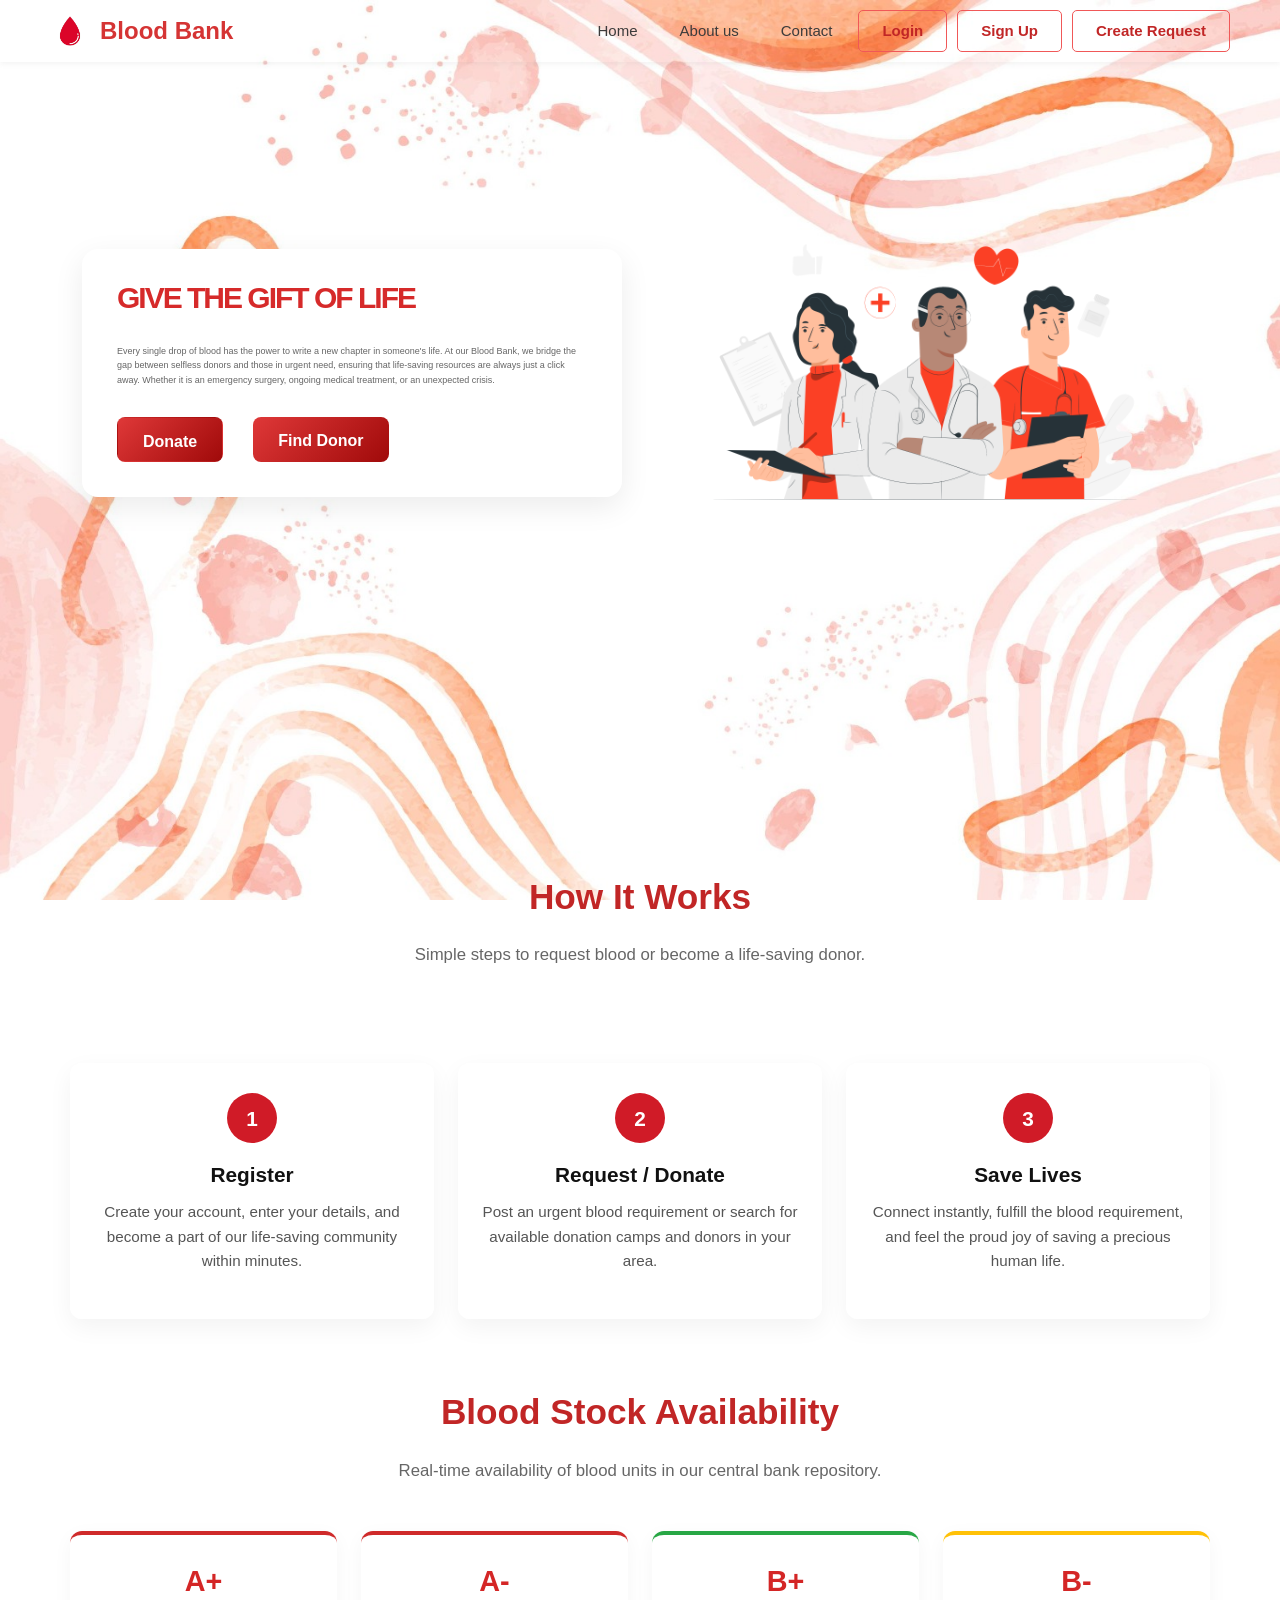
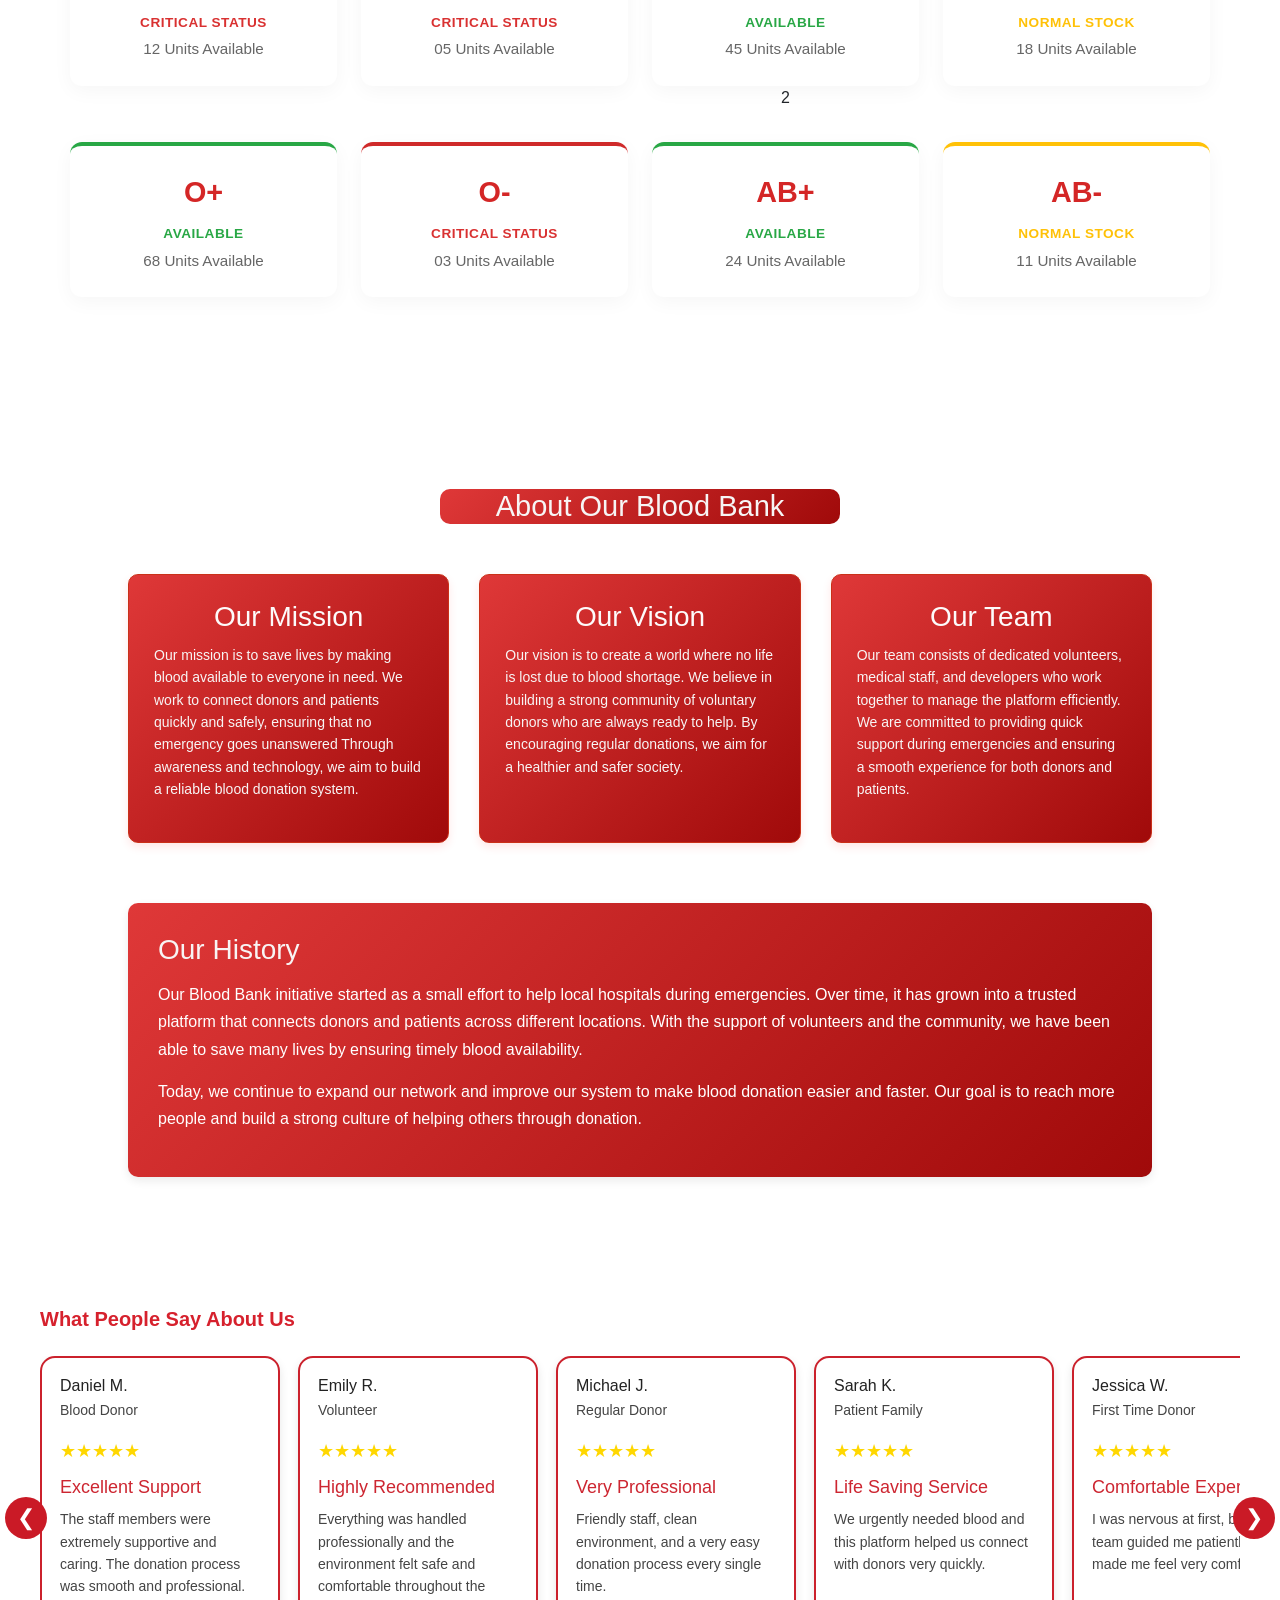
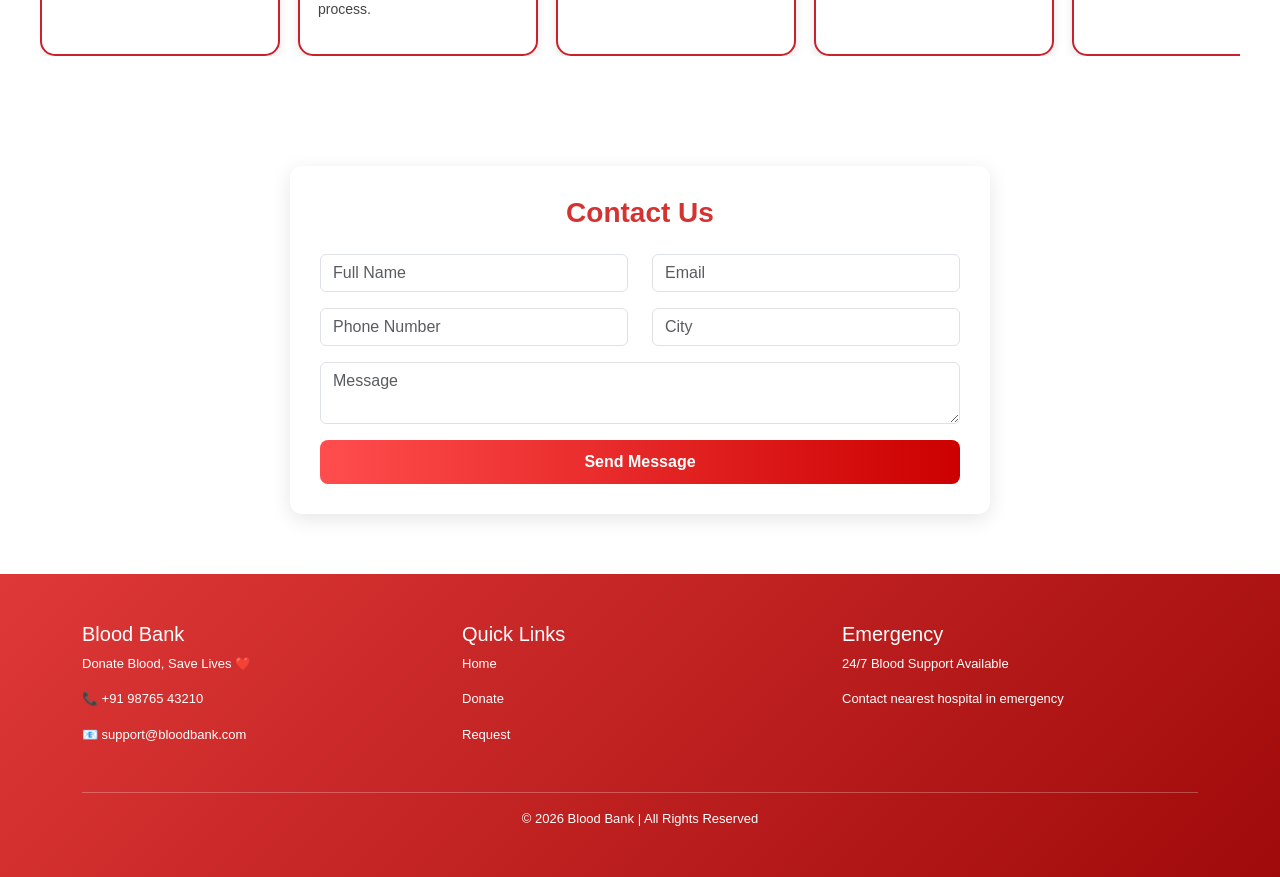
==== commit 3c65b2e0: "changed some colour and linked properly" ====
--- a/index.html
+++ b/index.html
@@ -652,7 +652,7 @@
 </section>
 
 <!-- CONTACT FORM -->
-<section class="contact-section">
+<section id="contact-section">
 
     <div class="container">
 
--- a/style.css
+++ b/style.css
@@ -438,7 +438,7 @@
 }
 
 .section-heading {
-    color: #990000; /* നിങ്ങളുടെ ഡാർക്ക് റെഡ് കളർ */
+    color: #c12626; /* നിങ്ങളുടെ ഡാർക്ക് റെഡ് കളർ */
     font-weight: 800;
     font-size: 2.2rem;
     position: relative;
@@ -467,7 +467,9 @@
 .feature-card .icon-box {
     width: 50px;
     height: 50px;
-    background: #990000;
+    color: #d23030; /* നിങ്ങളുടെ ഡാർക്ക് റെഡ് കളർ */
+   
+    background: #d01b27;
     color: white;
     border-radius: 50%;
     display: flex;
@@ -504,7 +506,10 @@
 
 /* രക്തത്തിന്റെ അളവ് കുറവാണെങ്കിൽ കാണിക്കാൻ (Critical) */
 .stock-card.critical {
-    border-top-color: #d93131;
+    color: #c12626; /* നിങ്ങളുടെ ഡാർക്ക് റെഡ് കളർ */
+   
+    border-top-color:#cf2a2a;
+  
 }
 .stock-card.critical .stock-status {
     color: #d93131;
@@ -532,7 +537,7 @@
 .blood-drop, .stock-label-drop {
     font-size: 1.8rem;
     font-weight: 800;
-    color: #990000;
+    color: #d42626;
     margin-bottom: 10px;
 }
 
@@ -560,7 +565,7 @@
 
 .review-heading{
     font-size: 20px;
-    color: #c1121f;
+    color: #d6212d;
     margin-bottom: 25px;
     font-weight: bold;
 }
@@ -598,7 +603,7 @@
     min-width: 240px;
     max-width: 240px;
     background: white;
-    border: 2px solid #c1121f;
+    border: 2px solid #cb212c;
     border-radius: 15px;
     padding: 18px;
     flex-shrink: 0;
@@ -632,7 +637,7 @@
 /* REVIEW TITLE */
 
 .review-card h3{
-    color: #c1121f;
+    color: #cd2631;
     font-size: 18px;
     margin-bottom: 10px;
 }
@@ -655,7 +660,7 @@
     height: 42px;
     border: none;
     border-radius: 50%;
-    background: #c1121f;
+    background: #ca1a26;
     color: white;
     font-size: 22px;
     cursor: pointer;
@@ -666,7 +671,7 @@
 /* BUTTON HOVER */
 
 .scroll-btn:hover{
-    background: #990f1a;
+    background: #c01927;
 }
 
 /* LEFT BUTTON */
@@ -699,7 +704,7 @@
 
 /* INPUT FOCUS */
 .form-control:focus{
-    border-color:#cc0000;
+    border-color:#de1b1b;
     box-shadow:0 0 5px rgba(204,0,0,0.3);
 }
 
